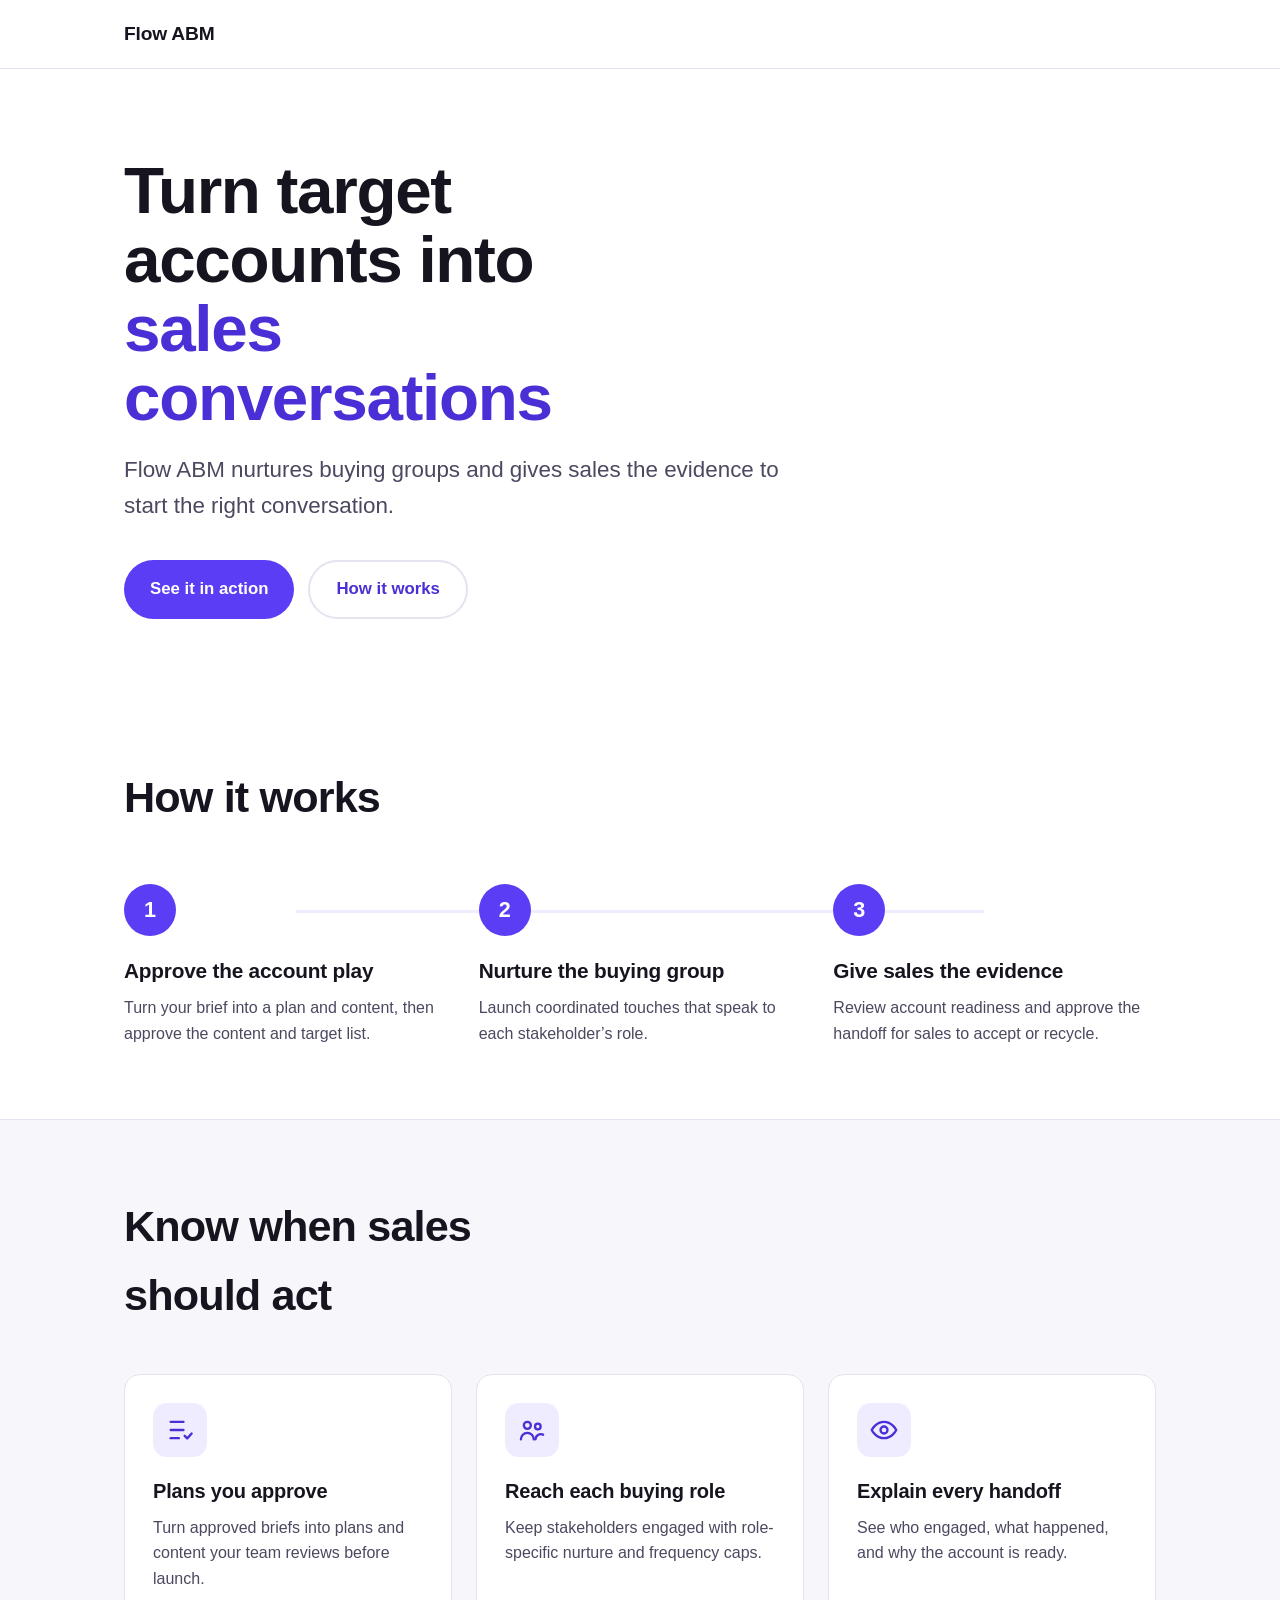
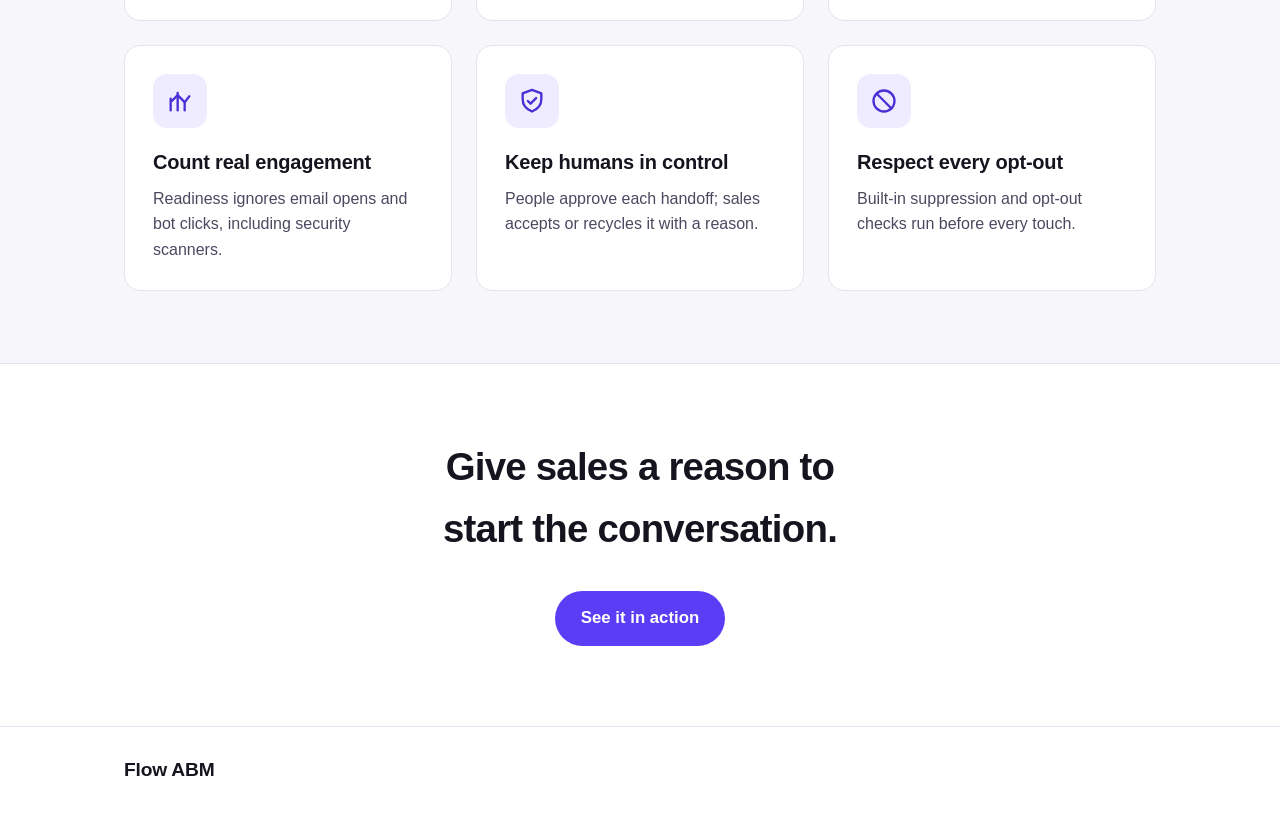
==== index.html @ 268df110 "Add Flow ABM single-page static landing site Hand-written index.html, styles.css, favicon.svg, 404.h" ====
<!DOCTYPE html>
<html lang="en">
<head>
  <meta charset="UTF-8" />
  <meta name="viewport" content="width=device-width, initial-scale=1.0" />
  <title>Flow ABM | Turn target accounts into sales conversations</title>
  <meta name="description" content="Nurture buying groups, explain account readiness with real engagement, and give sales a handoff they can accept or recycle." />
  <link rel="icon" href="favicon.svg" type="image/svg+xml" />

  <meta property="og:type" content="website" />
  <meta property="og:title" content="Flow ABM | Turn target accounts into sales conversations" />
  <meta property="og:description" content="Nurture buying groups, explain account readiness with real engagement, and give sales a handoff they can accept or recycle." />

  <meta name="twitter:card" content="summary" />
  <meta name="twitter:title" content="Flow ABM | Turn target accounts into sales conversations" />
  <meta name="twitter:description" content="Nurture buying groups, explain account readiness with real engagement, and give sales a handoff they can accept or recycle." />

  <link rel="stylesheet" href="styles.css" />
</head>
<body>
  <a class="skip-link" href="#main">Skip to content</a>

  <header class="site-header">
    <div class="wrap header-inner">
      <span class="brand">Flow ABM</span>
    </div>
  </header>

  <main id="main">
    <section class="hero">
      <div class="wrap">
        <h1 class="hero-title">Turn target accounts into <span class="accent">sales conversations</span></h1>
        <p class="hero-sub">Flow ABM nurtures buying groups and gives sales the evidence to start the right conversation.</p>
        <div class="cta-row">
          <a class="btn btn-primary" href="https://flow-abm-demo.pages.dev/demo">See it in action</a>
          <a class="btn btn-ghost" href="#how-it-works">How it works</a>
        </div>
      </div>
    </section>

    <section id="how-it-works" class="section" aria-labelledby="how-it-works-title">
      <div class="wrap">
        <h2 id="how-it-works-title" class="section-title">How it works</h2>
        <ol class="steps">
          <li class="step">
            <span class="step-num" aria-hidden="true">1</span>
            <h3 class="step-title">Approve the account play</h3>
            <p>Turn your brief into a plan and content, then approve the content and target list.</p>
          </li>
          <li class="step">
            <span class="step-num" aria-hidden="true">2</span>
            <h3 class="step-title">Nurture the buying group</h3>
            <p>Launch coordinated touches that speak to each stakeholder&rsquo;s role.</p>
          </li>
          <li class="step">
            <span class="step-num" aria-hidden="true">3</span>
            <h3 class="step-title">Give sales the evidence</h3>
            <p>Review account readiness and approve the handoff for sales to accept or recycle.</p>
          </li>
        </ol>
      </div>
    </section>

    <section class="section section-alt" aria-labelledby="features-title">
      <div class="wrap">
        <h2 id="features-title" class="section-title">Know when sales should act</h2>
        <div class="cards">
          <article class="card">
            <span class="card-icon" aria-hidden="true">
              <svg viewBox="0 0 24 24" width="28" height="28" fill="none" stroke="currentColor" stroke-width="2" stroke-linecap="round" stroke-linejoin="round">
                <path d="M4 5h11" /><path d="M4 12h11" /><path d="M4 19h7" />
                <path d="M16 17l2.2 2.2L22 15" />
              </svg>
            </span>
            <h3 class="card-title">Plans you approve</h3>
            <p>Turn approved briefs into plans and content your team reviews before launch.</p>
          </article>

          <article class="card">
            <span class="card-icon" aria-hidden="true">
              <svg viewBox="0 0 24 24" width="28" height="28" fill="none" stroke="currentColor" stroke-width="2" stroke-linecap="round" stroke-linejoin="round">
                <circle cx="8" cy="8" r="3" /><circle cx="17" cy="9" r="2.4" />
                <path d="M2.5 20a5.5 5.5 0 0 1 11 0" /><path d="M15 20a4.5 4.5 0 0 1 6.5-4" />
              </svg>
            </span>
            <h3 class="card-title">Reach each buying role</h3>
            <p>Keep stakeholders engaged with role-specific nurture and frequency caps.</p>
          </article>

          <article class="card">
            <span class="card-icon" aria-hidden="true">
              <svg viewBox="0 0 24 24" width="28" height="28" fill="none" stroke="currentColor" stroke-width="2" stroke-linecap="round" stroke-linejoin="round">
                <path d="M1.5 12S5 5 12 5s10.5 7 10.5 7-3.5 7-10.5 7S1.5 12 1.5 12Z" />
                <circle cx="12" cy="12" r="3" />
              </svg>
            </span>
            <h3 class="card-title">Explain every handoff</h3>
            <p>See who engaged, what happened, and why the account is ready.</p>
          </article>

          <article class="card">
            <span class="card-icon" aria-hidden="true">
              <svg viewBox="0 0 24 24" width="28" height="28" fill="none" stroke="currentColor" stroke-width="2" stroke-linecap="round" stroke-linejoin="round">
                <path d="M4 20V10" /><path d="M10 20V5" /><path d="M16 20v-7" />
                <path d="M20 8l-4 5-6-6-5 5" />
              </svg>
            </span>
            <h3 class="card-title">Count real engagement</h3>
            <p>Readiness ignores email opens and bot clicks, including security scanners.</p>
          </article>

          <article class="card">
            <span class="card-icon" aria-hidden="true">
              <svg viewBox="0 0 24 24" width="28" height="28" fill="none" stroke="currentColor" stroke-width="2" stroke-linecap="round" stroke-linejoin="round">
                <path d="M12 2.5l8 3v5c0 5-3.4 8.6-8 10.5-4.6-1.9-8-5.5-8-10.5v-5l8-3Z" />
                <path d="M8.5 12l2.3 2.3L15.5 9.5" />
              </svg>
            </span>
            <h3 class="card-title">Keep humans in control</h3>
            <p>People approve each handoff; sales accepts or recycles it with a reason.</p>
          </article>

          <article class="card">
            <span class="card-icon" aria-hidden="true">
              <svg viewBox="0 0 24 24" width="28" height="28" fill="none" stroke="currentColor" stroke-width="2" stroke-linecap="round" stroke-linejoin="round">
                <circle cx="12" cy="12" r="9" /><path d="M5.6 5.6l12.8 12.8" />
              </svg>
            </span>
            <h3 class="card-title">Respect every opt-out</h3>
            <p>Built-in suppression and opt-out checks run before every touch.</p>
          </article>
        </div>
      </div>
    </section>

    <section class="section closing" aria-label="Get started">
      <div class="wrap">
        <p class="closing-line"><strong>Give sales a reason to start the conversation.</strong></p>
        <div class="cta-row">
          <a class="btn btn-primary" href="https://flow-abm-demo.pages.dev/demo">See it in action</a>
        </div>
      </div>
    </section>
  </main>

  <footer class="site-footer">
    <div class="wrap">
      <span class="brand">Flow ABM</span>
    </div>
  </footer>
</body>
</html>
---- styles.css ----
/* Flow ABM — landing styles. Hand-written, system fonts, no external requests. */

:root {
  --accent: #5b3df5;        /* strong accent for CTAs */
  --accent-strong: #4a2fd6; /* darker accent for hover + inline text (AA on white) */
  --accent-wash: #efecff;   /* light accent tint for surfaces */
  --ink: #16151f;           /* primary text */
  --ink-soft: #4a4960;      /* secondary text */
  --bg: #ffffff;
  --bg-alt: #f6f6fb;
  --line: #e4e3ef;
  --radius: 16px;
  --wrap: 1080px;
}

* { box-sizing: border-box; }

html { scroll-behavior: smooth; }

body {
  margin: 0;
  font-family: -apple-system, BlinkMacSystemFont, "Segoe UI", Roboto, Helvetica, Arial, sans-serif;
  color: var(--ink);
  background: var(--bg);
  line-height: 1.6;
  -webkit-font-smoothing: antialiased;
  text-rendering: optimizeLegibility;
}

.wrap {
  width: 100%;
  max-width: var(--wrap);
  margin: 0 auto;
  padding: 0 24px;
}

/* Accessibility helpers */
.skip-link {
  position: absolute;
  left: 12px;
  top: -48px;
  background: var(--accent);
  color: #fff;
  padding: 10px 16px;
  border-radius: 8px;
  z-index: 10;
  transition: top .15s ease;
}
.skip-link:focus { top: 12px; }

a { color: var(--accent-strong); }

:focus-visible {
  outline: 3px solid var(--accent);
  outline-offset: 3px;
  border-radius: 6px;
}

.accent { color: var(--accent-strong); }

/* Header / footer */
.site-header,
.site-footer {
  border-bottom: 1px solid var(--line);
}
.site-footer {
  border-bottom: none;
  border-top: 1px solid var(--line);
  margin-top: 8px;
}
.header-inner { display: flex; align-items: center; min-height: 68px; }

.brand {
  font-weight: 800;
  font-size: 1.2rem;
  letter-spacing: -0.01em;
}
.site-footer .wrap { padding-top: 28px; padding-bottom: 28px; }

/* Hero */
.hero { padding: 88px 0 72px; }
.hero-title {
  font-size: clamp(2.3rem, 6.5vw, 4.1rem);
  line-height: 1.05;
  letter-spacing: -0.02em;
  font-weight: 800;
  margin: 0 0 20px;
  max-width: 16ch;
}
.hero-sub {
  font-size: clamp(1.1rem, 2.4vw, 1.4rem);
  color: var(--ink-soft);
  max-width: 54ch;
  margin: 0 0 36px;
}

/* Buttons */
.cta-row { display: flex; flex-wrap: wrap; gap: 14px; }
.btn {
  display: inline-flex;
  align-items: center;
  justify-content: center;
  padding: 14px 26px;
  border-radius: 999px;
  font-weight: 700;
  font-size: 1.05rem;
  text-decoration: none;
  transition: background-color .15s ease, border-color .15s ease, transform .15s ease;
}
.btn-primary { background: var(--accent); color: #fff; }
.btn-primary:hover { background: var(--accent-strong); }
.btn-ghost {
  background: transparent;
  color: var(--accent-strong);
  border: 2px solid var(--line);
}
.btn-ghost:hover { border-color: var(--accent); }

/* Sections */
.section { padding: 72px 0; }
.section-alt { background: var(--bg-alt); border-top: 1px solid var(--line); border-bottom: 1px solid var(--line); }
.section-title {
  font-size: clamp(1.8rem, 4vw, 2.7rem);
  letter-spacing: -0.02em;
  font-weight: 800;
  margin: 0 0 44px;
  max-width: 20ch;
}

/* Steps strip */
.steps {
  list-style: none;
  margin: 0;
  padding: 0;
  display: grid;
  gap: 32px;
  grid-template-columns: repeat(3, 1fr);
  position: relative;
}
.step { position: relative; padding-top: 8px; }
.step-num {
  display: inline-flex;
  align-items: center;
  justify-content: center;
  width: 52px;
  height: 52px;
  border-radius: 50%;
  background: var(--accent);
  color: #fff;
  font-weight: 800;
  font-size: 1.35rem;
  margin-bottom: 18px;
  position: relative;
  z-index: 1;
}
/* connecting line between the three numbered steps */
.steps::before {
  content: "";
  position: absolute;
  top: 34px;
  left: 16.66%;
  right: 16.66%;
  height: 3px;
  background: var(--accent-wash);
  z-index: 0;
}
.step-title { font-size: 1.3rem; margin: 0 0 8px; letter-spacing: -0.01em; }
.step p { margin: 0; color: var(--ink-soft); }

/* Feature cards */
.cards {
  display: grid;
  gap: 24px;
  grid-template-columns: repeat(3, 1fr);
}
.card {
  background: var(--bg);
  border: 1px solid var(--line);
  border-radius: var(--radius);
  padding: 28px;
  transition: transform .15s ease, box-shadow .15s ease, border-color .15s ease;
}
.card:hover {
  transform: translateY(-3px);
  box-shadow: 0 12px 30px rgba(22, 21, 31, 0.08);
  border-color: var(--accent-wash);
}
.card-icon {
  display: inline-flex;
  align-items: center;
  justify-content: center;
  width: 54px;
  height: 54px;
  border-radius: 14px;
  background: var(--accent-wash);
  color: var(--accent-strong);
  margin-bottom: 18px;
}
.card-title { font-size: 1.25rem; margin: 0 0 8px; letter-spacing: -0.01em; }
.card p { margin: 0; color: var(--ink-soft); }

/* Closing */
.closing { text-align: center; }
.closing-line {
  font-size: clamp(1.6rem, 4vw, 2.4rem);
  letter-spacing: -0.02em;
  margin: 0 0 32px;
  max-width: 22ch;
  margin-left: auto;
  margin-right: auto;
}
.closing .cta-row { justify-content: center; }

/* 404 */
.notfound { text-align: center; padding: 120px 0; }
.notfound h1 { font-size: clamp(2.2rem, 6vw, 3.4rem); margin: 0 0 16px; letter-spacing: -0.02em; }
.notfound p { color: var(--ink-soft); font-size: 1.2rem; margin: 0 0 32px; }

/* Responsive */
@media (max-width: 860px) {
  .steps { grid-template-columns: 1fr; }
  .steps::before { display: none; }
  .cards { grid-template-columns: 1fr 1fr; }
}
@media (max-width: 560px) {
  .hero { padding: 56px 0 48px; }
  .section { padding: 52px 0; }
  .cards { grid-template-columns: 1fr; }
  .btn { width: 100%; }
}

@media (prefers-reduced-motion: reduce) {
  html { scroll-behavior: auto; }
  * { transition: none !important; }
  .card:hover { transform: none; }
}
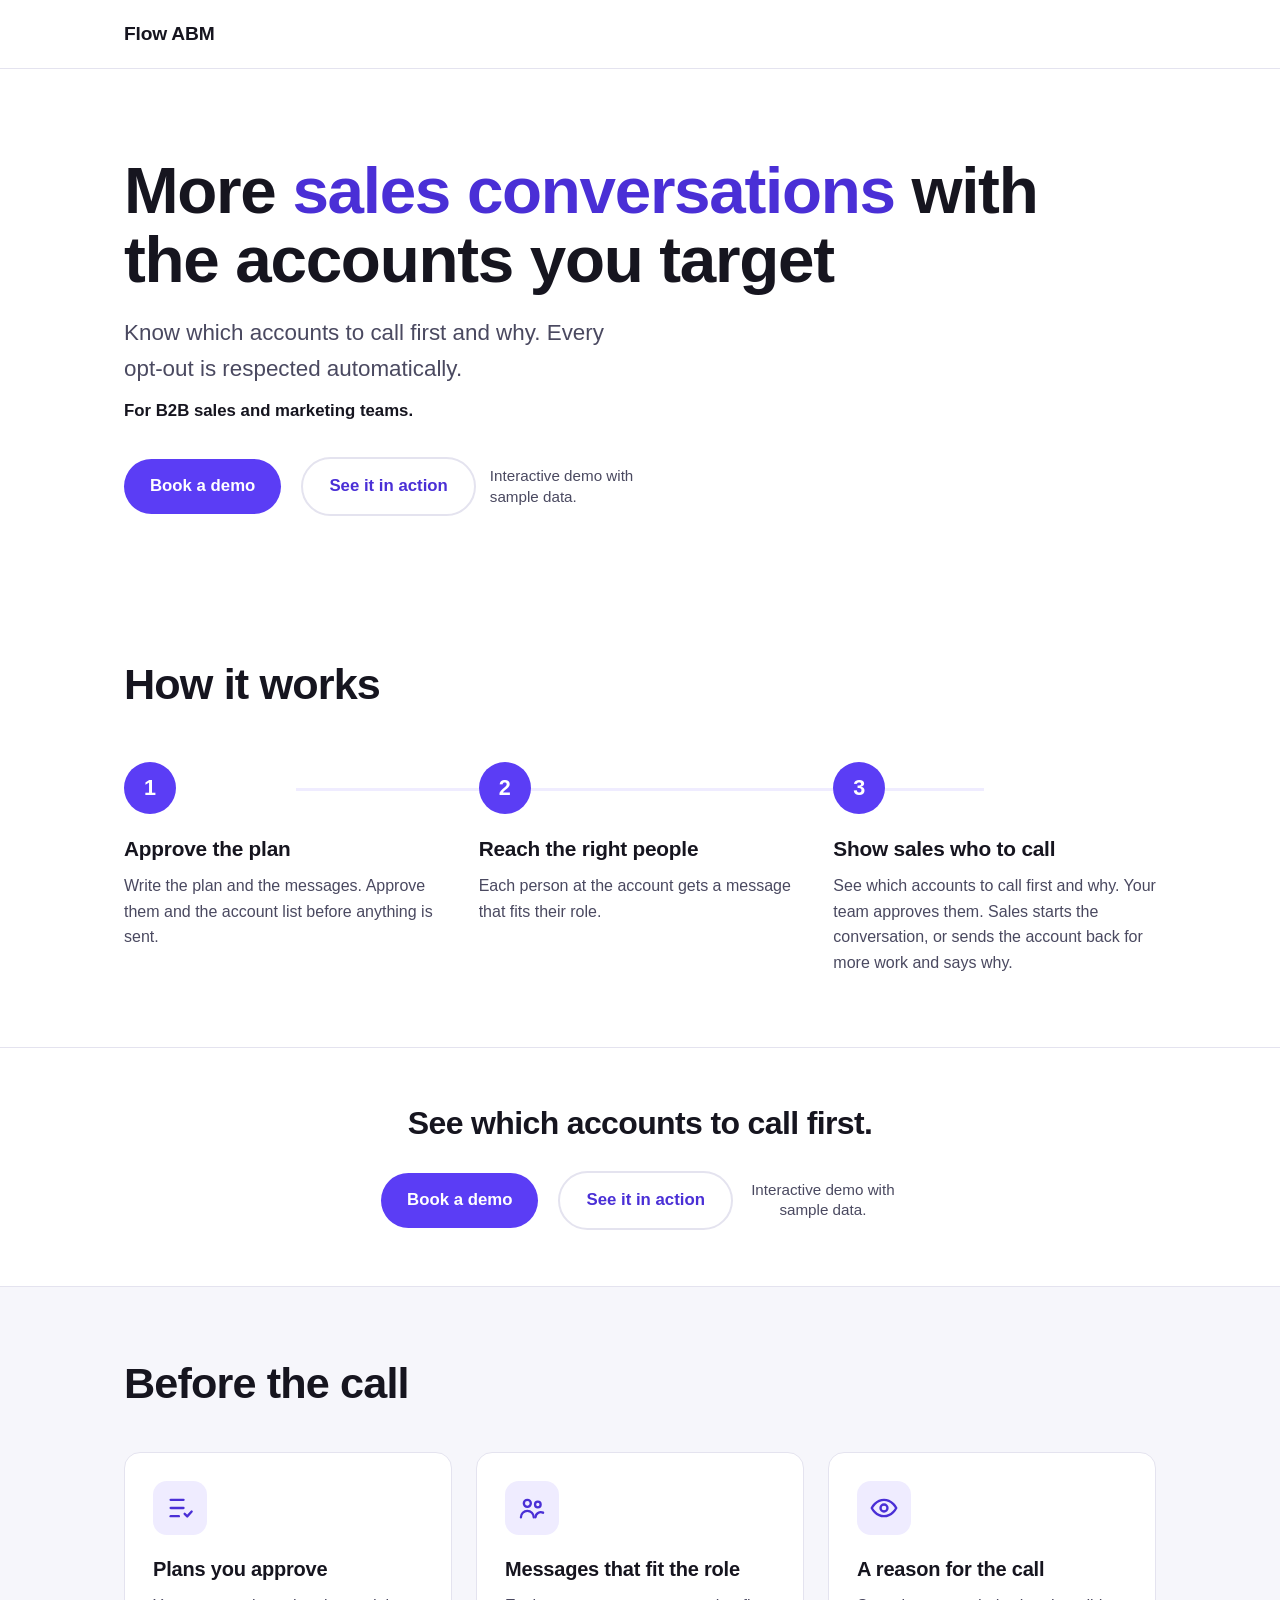
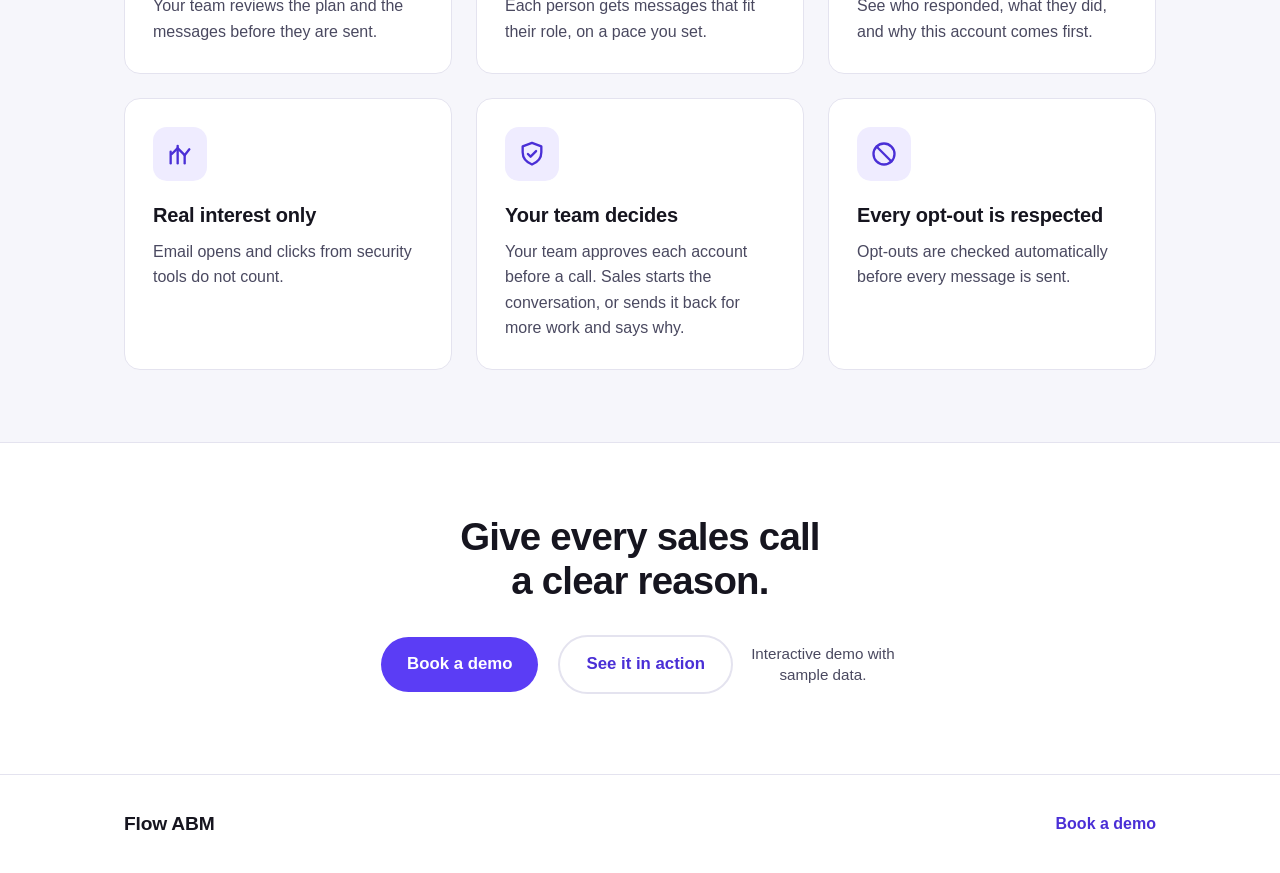
==== commit 1a7a1a2f: "Rewrite the landing page to book demos Lead with the outcomes for B2B sales and marketing teams, and" ====
--- a/index.html
+++ b/index.html
@@ -3,17 +3,19 @@
 <head>
   <meta charset="UTF-8" />
   <meta name="viewport" content="width=device-width, initial-scale=1.0" />
-  <title>Flow ABM | Turn target accounts into sales conversations</title>
-  <meta name="description" content="Nurture buying groups, explain account readiness with real engagement, and give sales a handoff they can accept or recycle." />
+  <title>Flow ABM | More sales conversations with the accounts you target</title>
+  <meta name="description" content="Know which accounts to call first and why. Every opt-out is respected automatically. For B2B sales and marketing teams." />
   <link rel="icon" href="favicon.svg" type="image/svg+xml" />
 
+  <meta http-equiv="Content-Security-Policy" content="default-src 'self'; style-src 'self'; img-src 'self'; font-src 'self'; script-src 'none'; base-uri 'self'; object-src 'none'; frame-src 'none'; form-action 'self' https://calendly.com https://flow-abm-demo.pages.dev" />
+
   <meta property="og:type" content="website" />
-  <meta property="og:title" content="Flow ABM | Turn target accounts into sales conversations" />
-  <meta property="og:description" content="Nurture buying groups, explain account readiness with real engagement, and give sales a handoff they can accept or recycle." />
+  <meta property="og:title" content="Flow ABM | More sales conversations with the accounts you target" />
+  <meta property="og:description" content="Know which accounts to call first and why. Every opt-out is respected automatically. For B2B sales and marketing teams." />
 
   <meta name="twitter:card" content="summary" />
-  <meta name="twitter:title" content="Flow ABM | Turn target accounts into sales conversations" />
-  <meta name="twitter:description" content="Nurture buying groups, explain account readiness with real engagement, and give sales a handoff they can accept or recycle." />
+  <meta name="twitter:title" content="Flow ABM | More sales conversations with the accounts you target" />
+  <meta name="twitter:description" content="Know which accounts to call first and why. Every opt-out is respected automatically. For B2B sales and marketing teams." />
 
   <link rel="stylesheet" href="styles.css" />
 </head>
@@ -27,13 +29,17 @@
   </header>
 
   <main id="main">
-    <section class="hero">
+    <section class="hero" aria-labelledby="hero-title">
       <div class="wrap">
-        <h1 class="hero-title">Turn target accounts into <span class="accent">sales conversations</span></h1>
-        <p class="hero-sub">Flow ABM nurtures buying groups and gives sales the evidence to start the right conversation.</p>
+        <h1 id="hero-title" class="hero-title">More <span class="accent">sales conversations</span> with the accounts you target</h1>
+        <p class="hero-sub">Know which accounts to call first and why. Every opt-out is respected automatically.</p>
+        <p class="audience">For B2B sales and marketing teams.</p>
         <div class="cta-row">
-          <a class="btn btn-primary" href="https://flow-abm-demo.pages.dev/demo">See it in action</a>
-          <a class="btn btn-ghost" href="#how-it-works">How it works</a>
+          <a class="btn btn-primary" href="https://calendly.com/logan-capturerevenue/flow-abm-demo">Book a demo</a>
+          <div class="cta-secondary">
+            <a class="btn btn-ghost" href="https://flow-abm-demo.pages.dev/demo" aria-describedby="demo-note-hero">See it in action</a>
+            <p class="demo-note" id="demo-note-hero">Interactive demo with sample data.</p>
+          </div>
         </div>
       </div>
     </section>
@@ -44,26 +50,39 @@
         <ol class="steps">
           <li class="step">
             <span class="step-num" aria-hidden="true">1</span>
-            <h3 class="step-title">Approve the account play</h3>
-            <p>Turn your brief into a plan and content, then approve the content and target list.</p>
+            <h3 class="step-title">Approve the plan</h3>
+            <p>Write the plan and the messages. Approve them and the account list before anything is sent.</p>
           </li>
           <li class="step">
             <span class="step-num" aria-hidden="true">2</span>
-            <h3 class="step-title">Nurture the buying group</h3>
-            <p>Launch coordinated touches that speak to each stakeholder&rsquo;s role.</p>
+            <h3 class="step-title">Reach the right people</h3>
+            <p>Each person at the account gets a message that fits their role.</p>
           </li>
           <li class="step">
             <span class="step-num" aria-hidden="true">3</span>
-            <h3 class="step-title">Give sales the evidence</h3>
-            <p>Review account readiness and approve the handoff for sales to accept or recycle.</p>
+            <h3 class="step-title">Show sales who to call</h3>
+            <p>See which accounts to call first and why. Your team approves them. Sales starts the conversation, or sends the account back for more work and says why.</p>
           </li>
         </ol>
       </div>
     </section>
 
+    <section class="section cta-band" aria-label="Book a demo">
+      <div class="wrap">
+        <p class="cta-band-line">See which accounts to call first.</p>
+        <div class="cta-row">
+          <a class="btn btn-primary" href="https://calendly.com/logan-capturerevenue/flow-abm-demo">Book a demo</a>
+          <div class="cta-secondary">
+            <a class="btn btn-ghost" href="https://flow-abm-demo.pages.dev/demo" aria-describedby="demo-note-mid">See it in action</a>
+            <p class="demo-note" id="demo-note-mid">Interactive demo with sample data.</p>
+          </div>
+        </div>
+      </div>
+    </section>
+
     <section class="section section-alt" aria-labelledby="features-title">
       <div class="wrap">
-        <h2 id="features-title" class="section-title">Know when sales should act</h2>
+        <h2 id="features-title" class="section-title">Before the call</h2>
         <div class="cards">
           <article class="card">
             <span class="card-icon" aria-hidden="true">
@@ -73,7 +92,7 @@
               </svg>
             </span>
             <h3 class="card-title">Plans you approve</h3>
-            <p>Turn approved briefs into plans and content your team reviews before launch.</p>
+            <p>Your team reviews the plan and the messages before they are sent.</p>
           </article>
 
           <article class="card">
@@ -83,8 +102,8 @@
                 <path d="M2.5 20a5.5 5.5 0 0 1 11 0" /><path d="M15 20a4.5 4.5 0 0 1 6.5-4" />
               </svg>
             </span>
-            <h3 class="card-title">Reach each buying role</h3>
-            <p>Keep stakeholders engaged with role-specific nurture and frequency caps.</p>
+            <h3 class="card-title">Messages that fit the role</h3>
+            <p>Each person gets messages that fit their role, on a pace you set.</p>
           </article>
 
           <article class="card">
@@ -94,8 +113,8 @@
                 <circle cx="12" cy="12" r="3" />
               </svg>
             </span>
-            <h3 class="card-title">Explain every handoff</h3>
-            <p>See who engaged, what happened, and why the account is ready.</p>
+            <h3 class="card-title">A reason for the call</h3>
+            <p>See who responded, what they did, and why this account comes first.</p>
           </article>
 
           <article class="card">
@@ -105,8 +124,8 @@
                 <path d="M20 8l-4 5-6-6-5 5" />
               </svg>
             </span>
-            <h3 class="card-title">Count real engagement</h3>
-            <p>Readiness ignores email opens and bot clicks, including security scanners.</p>
+            <h3 class="card-title">Real interest only</h3>
+            <p>Email opens and clicks from security tools do not count.</p>
           </article>
 
           <article class="card">
@@ -116,8 +135,8 @@
                 <path d="M8.5 12l2.3 2.3L15.5 9.5" />
               </svg>
             </span>
-            <h3 class="card-title">Keep humans in control</h3>
-            <p>People approve each handoff; sales accepts or recycles it with a reason.</p>
+            <h3 class="card-title">Your team decides</h3>
+            <p>Your team approves each account before a call. Sales starts the conversation, or sends it back for more work and says why.</p>
           </article>
 
           <article class="card">
@@ -126,26 +145,31 @@
                 <circle cx="12" cy="12" r="9" /><path d="M5.6 5.6l12.8 12.8" />
               </svg>
             </span>
-            <h3 class="card-title">Respect every opt-out</h3>
-            <p>Built-in suppression and opt-out checks run before every touch.</p>
+            <h3 class="card-title">Every opt-out is respected</h3>
+            <p>Opt-outs are checked automatically before every message is sent.</p>
           </article>
         </div>
       </div>
     </section>
 
-    <section class="section closing" aria-label="Get started">
+    <section class="section closing" aria-label="Book a demo">
       <div class="wrap">
-        <p class="closing-line"><strong>Give sales a reason to start the conversation.</strong></p>
+        <p class="closing-line"><strong>Give every sales call a clear reason.</strong></p>
         <div class="cta-row">
-          <a class="btn btn-primary" href="https://flow-abm-demo.pages.dev/demo">See it in action</a>
+          <a class="btn btn-primary" href="https://calendly.com/logan-capturerevenue/flow-abm-demo">Book a demo</a>
+          <div class="cta-secondary">
+            <a class="btn btn-ghost" href="https://flow-abm-demo.pages.dev/demo" aria-describedby="demo-note-close">See it in action</a>
+            <p class="demo-note" id="demo-note-close">Interactive demo with sample data.</p>
+          </div>
         </div>
       </div>
     </section>
   </main>
 
   <footer class="site-footer">
-    <div class="wrap">
+    <div class="wrap footer-inner">
       <span class="brand">Flow ABM</span>
+      <a class="footer-link" href="https://calendly.com/logan-capturerevenue/flow-abm-demo">Book a demo</a>
     </div>
   </footer>
 </body>
--- a/styles.css
+++ b/styles.css
@@ -1,6 +1,7 @@
 /* Flow ABM — landing styles. Hand-written, system fonts, no external requests. */
 
 :root {
+  color-scheme: light;
   --accent: #5b3df5;        /* strong accent for CTAs */
   --accent-strong: #4a2fd6; /* darker accent for hover + inline text (AA on white) */
   --accent-wash: #efecff;   /* light accent tint for surfaces */
@@ -68,14 +69,32 @@
   border-top: 1px solid var(--line);
   margin-top: 8px;
 }
-.header-inner { display: flex; align-items: center; min-height: 68px; }
+.header-inner,
+.footer-inner {
+  display: flex;
+  align-items: center;
+  justify-content: space-between;
+  gap: 16px;
+  flex-wrap: wrap;
+  min-height: 68px;
+}
 
 .brand {
   font-weight: 800;
   font-size: 1.2rem;
   letter-spacing: -0.01em;
 }
+.brand-link {
+  text-decoration: none;
+  color: inherit;
+}
 .site-footer .wrap { padding-top: 28px; padding-bottom: 28px; }
+.footer-link {
+  font-weight: 700;
+  text-decoration: none;
+  padding: 8px 0;
+}
+.footer-link:hover { text-decoration: underline; }
 
 /* Hero */
 .hero { padding: 88px 0 72px; }
@@ -85,17 +104,42 @@
   letter-spacing: -0.02em;
   font-weight: 800;
   margin: 0 0 20px;
-  max-width: 16ch;
+  max-width: 14em;
 }
 .hero-sub {
   font-size: clamp(1.1rem, 2.4vw, 1.4rem);
   color: var(--ink-soft);
-  max-width: 54ch;
-  margin: 0 0 36px;
+  max-width: 42ch;
+  margin: 0 0 12px;
+}
+.audience {
+  margin: 0 0 32px;
+  font-size: 1.05rem;
+  font-weight: 600;
+  color: var(--ink);
 }
 
 /* Buttons */
-.cta-row { display: flex; flex-wrap: wrap; gap: 14px; }
+.cta-row {
+  display: flex;
+  flex-wrap: wrap;
+  align-items: center;
+  gap: 14px 20px;
+}
+.cta-row.center { justify-content: center; }
+.cta-secondary {
+  display: flex;
+  flex-wrap: wrap;
+  align-items: center;
+  gap: 10px 14px;
+}
+.demo-note {
+  margin: 0;
+  color: var(--ink-soft);
+  font-size: 0.95rem;
+  line-height: 1.35;
+  max-width: 18ch;
+}
 .btn {
   display: inline-flex;
   align-items: center;
@@ -124,8 +168,26 @@
   letter-spacing: -0.02em;
   font-weight: 800;
   margin: 0 0 44px;
-  max-width: 20ch;
-}
+  max-width: 26ch;
+  line-height: 1.15;
+}
+
+.cta-band {
+  padding: 56px 0;
+  text-align: center;
+  border-top: 1px solid var(--line);
+}
+.cta-band-line {
+  font-size: clamp(1.45rem, 3vw, 2rem);
+  font-weight: 800;
+  letter-spacing: -0.02em;
+  line-height: 1.2;
+  margin: 0 0 28px;
+}
+.cta-band .cta-row,
+.closing .cta-row { justify-content: center; }
+.cta-band .cta-secondary,
+.closing .cta-secondary { justify-content: center; }
 
 /* Steps strip */
 .steps {
@@ -205,11 +267,11 @@
   font-size: clamp(1.6rem, 4vw, 2.4rem);
   letter-spacing: -0.02em;
   margin: 0 0 32px;
-  max-width: 22ch;
+  max-width: 18ch;
   margin-left: auto;
   margin-right: auto;
-}
-.closing .cta-row { justify-content: center; }
+  line-height: 1.15;
+}
 
 /* 404 */
 .notfound { text-align: center; padding: 120px 0; }
@@ -225,8 +287,16 @@
 @media (max-width: 560px) {
   .hero { padding: 56px 0 48px; }
   .section { padding: 52px 0; }
+  .cta-band { padding: 44px 0; }
   .cards { grid-template-columns: 1fr; }
+  .cta-row,
+  .cta-secondary { flex-direction: column; align-items: stretch; }
+  .cta-band .cta-secondary,
+  .closing .cta-secondary { align-items: center; }
   .btn { width: 100%; }
+  .demo-note { max-width: none; text-align: left; }
+  .cta-band .demo-note,
+  .closing .demo-note { text-align: center; }
 }
 
 @media (prefers-reduced-motion: reduce) {
@@ -234,3 +304,9 @@
   * { transition: none !important; }
   .card:hover { transform: none; }
 }
+
+@media (forced-colors: active) {
+  .btn-primary,
+  .btn-ghost,
+  .step-num { border: 2px solid ButtonText; }
+}
